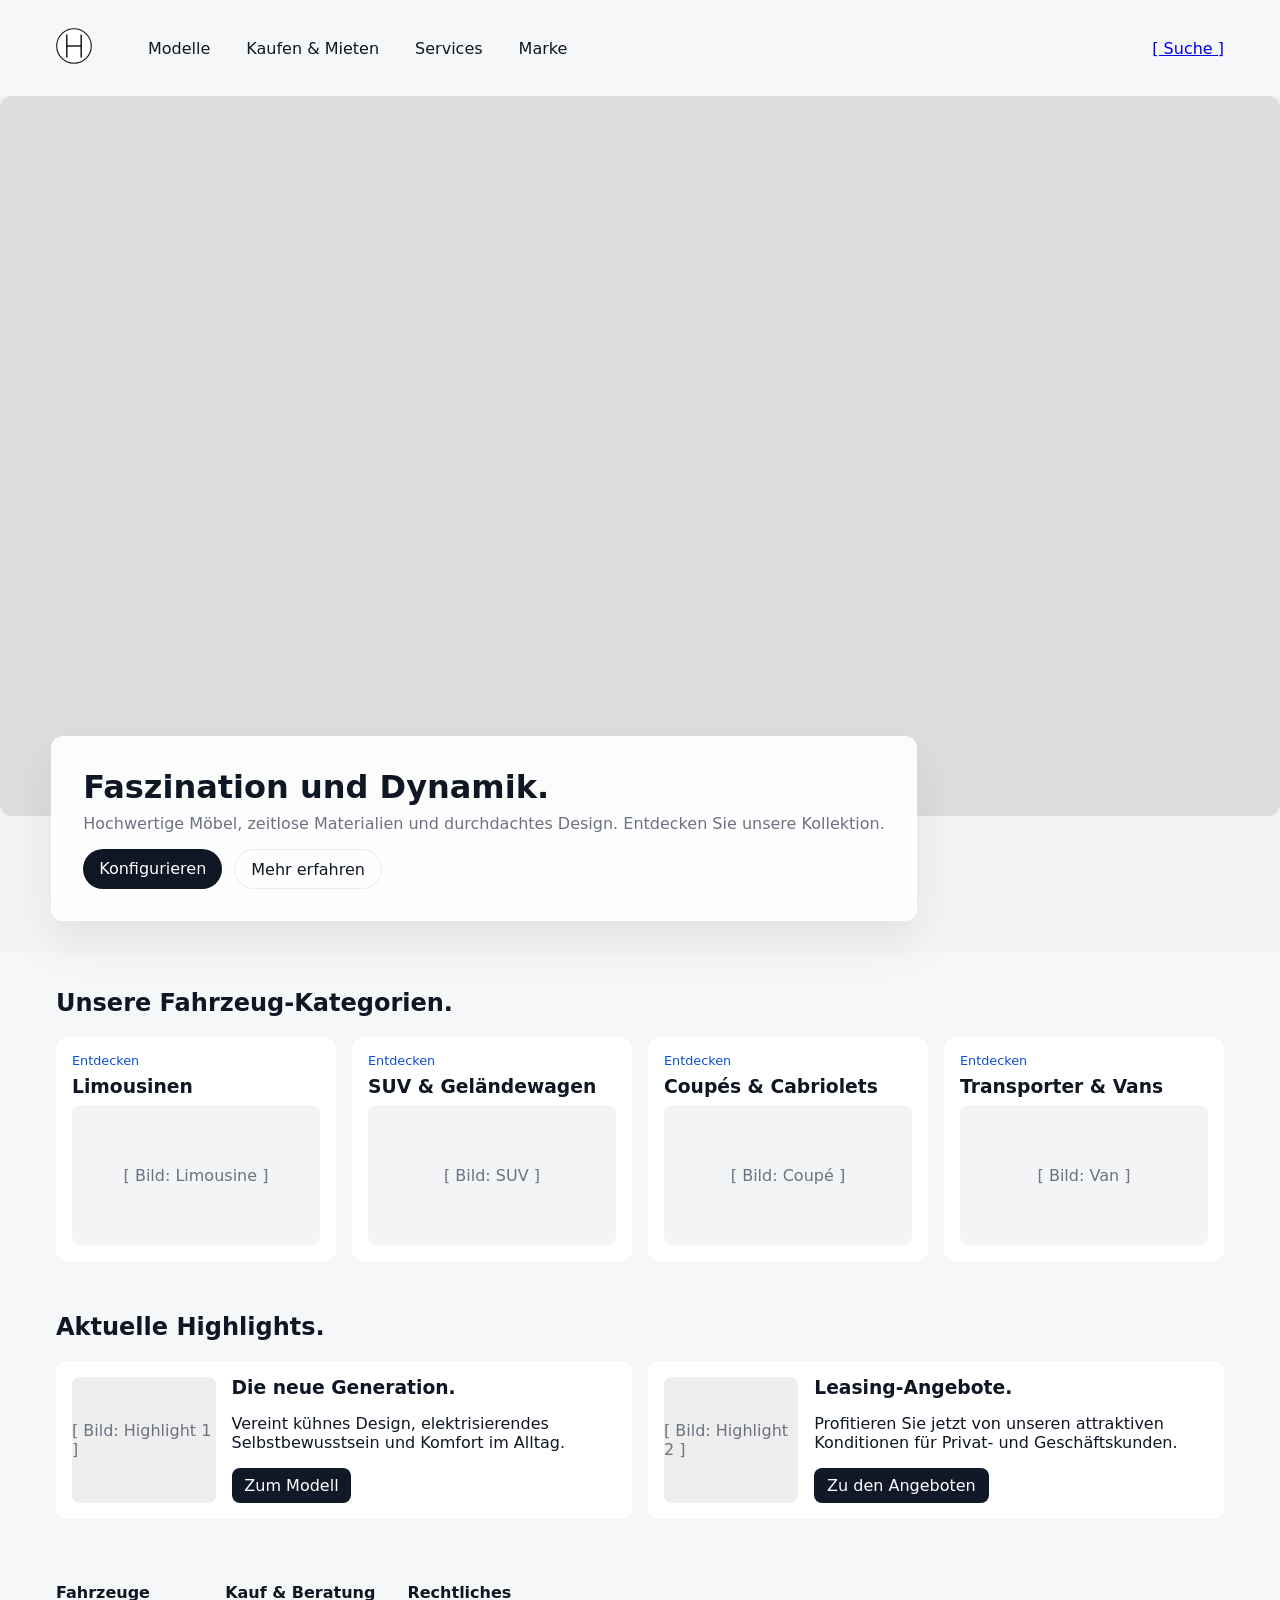
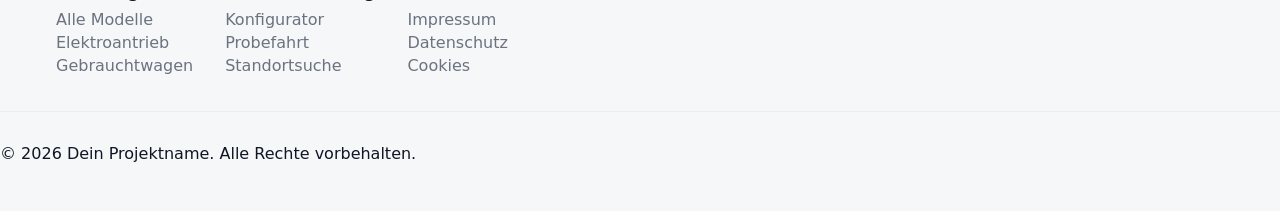
==== index.html @ 182d9220 "Switch site to furniture theme, add logo and furniture placeholders" ====
<!DOCTYPE html>
<html lang="de">
<head>
    <meta charset="UTF-8">
    <meta name="viewport" content="width=device-width, initial-scale=1.0">
    <title>Premium Automotive Layout</title>
    <link rel="stylesheet" href="assets/style.css">
  </head>
<body>

    <!-- 1. HEADER & NAVIGATION -->
    <header class="header">
            <div class="container header-inner">
            <div class="logo"><img src="assets/images/logo.svg" alt="Logo" style="height:36px"></div>
            <nav class="main-nav">
                <a href="produkte.html">Modelle</a>
                <a href="produkte.html">Kaufen &amp; Mieten</a>
                <a href="services.html">Services</a>
                <a href="about.html">Marke</a>
            </nav>
            <div class="header-actions">
                <a href="#">[ Suche ]</a>
            </div>
            <button class="nav-toggle" aria-label="Menu">☰</button>
        </div>
    </header>

    <main>
        <!-- 2. HERO SECTION (Großes Startbild/Video) -->
        <section class="hero-stage">
                <div class="media-placeholder hero-media">
                <img src="assets/images/furn-1.svg" alt="Hero" style="width:100%;height:100%;object-fit:cover;border-radius:12px">
            </div>
            <div class="hero-content container">
                <h1>Faszination und Dynamik.</h1>
                <p>Hochwertige Möbel, zeitlose Materialien und durchdachtes Design. Entdecken Sie unsere Kollektion.</p>
                <div class="button-group">
                    <a href="#" class="btn btn-primary">Konfigurieren</a>
                    <a href="#" class="btn btn-secondary">Mehr erfahren</a>
                </div>
            </div>
        </section>

        <!-- 3. MODEL RANGE (Fahrzeug-Übersicht) -->
        <section class="section model-range container">
            <h2>Unsere Fahrzeug-Kategorien.</h2>
            <div class="grid-container models-grid">
                <a href="#" class="card">
                    <span class="eyebrow">Entdecken</span>
                    <h3>Limousinen</h3>
                    <div class="media-placeholder card-img"><span>[ Bild: Limousine ]</span></div>
                </a>
                <a href="#" class="card">
                    <span class="eyebrow">Entdecken</span>
                    <h3>SUV &amp; Geländewagen</h3>
                    <div class="media-placeholder card-img"><span>[ Bild: SUV ]</span></div>
                </a>
                <a href="#" class="card">
                    <span class="eyebrow">Entdecken</span>
                    <h3>Coupés &amp; Cabriolets</h3>
                    <div class="media-placeholder card-img"><span>[ Bild: Coupé ]</span></div>
                </a>
                <a href="#" class="card">
                    <span class="eyebrow">Entdecken</span>
                    <h3>Transporter &amp; Vans</h3>
                    <div class="media-placeholder card-img"><span>[ Bild: Van ]</span></div>
                </a>
            </div>
        </section>

        <!-- 4. CAMPAIGNS (Aktuelle Highlights / Angebote) -->
        <section class="section campaigns container">
            <h2>Aktuelle Highlights.</h2>
            <div class="grid-container campaigns-grid">
                <article class="campaign-card">
                    <div class="media-placeholder campaign-img"><span>[ Bild: Highlight 1 ]</span></div>
                    <div class="campaign-text">
                        <h3>Die neue Generation.</h3>
                        <p>Vereint kühnes Design, elektrisierendes Selbstbewusstsein und Komfort im Alltag.</p>
                        <a href="#" class="btn btn-secondary-dark">Zum Modell</a>
                    </div>
                </article>
                <article class="campaign-card">
                    <div class="media-placeholder campaign-img"><span>[ Bild: Highlight 2 ]</span></div>
                    <div class="campaign-text">
                        <h3>Leasing-Angebote.</h3>
                        <p>Profitieren Sie jetzt von unseren attraktiven Konditionen für Privat- und Geschäftskunden.</p>
                        <a href="#" class="btn btn-secondary-dark">Zu den Angeboten</a>
                    </div>
                </article>
            </div>
        </section>
    </main>

    <!-- 5. FOOTER (Fußzeile) -->
    <footer class="footer">
        <div class="footer-links container">
            <div class="footer-col">
                <h4>Fahrzeuge</h4>
                <a href="#">Alle Modelle</a>
                <a href="#">Elektroantrieb</a>
                <a href="#">Gebrauchtwagen</a>
            </div>
            <div class="footer-col">
                <h4>Kauf &amp; Beratung</h4>
                <a href="#">Konfigurator</a>
                <a href="#">Probefahrt</a>
                <a href="#">Standortsuche</a>
            </div>
            <div class="footer-col">
                <h4>Rechtliches</h4>
                <a href="#">Impressum</a>
                <a href="#">Datenschutz</a>
                <a href="#">Cookies</a>
            </div>
        </div>
        <div class="footer-bottom">
            <p>&copy; 2026 Dein Projektname. Alle Rechte vorbehalten.</p>
        </div>
    </footer>

    <script>
        document.addEventListener('DOMContentLoaded', function(){
            var btn = document.querySelector('.nav-toggle');
            var nav = document.querySelector('.main-nav');
            btn && btn.addEventListener('click', function(){
                document.body.classList.toggle('nav-open');
            });
        });
    </script>

</body>
</html>
---- assets/style.css ----
/* Premium Automotive Layout - simplified styles */
:root{
  --bg:#fff;
  --page-bg:#f6f7f8;
  --accent:#0b4fd7;
  --dark:#0f1724;
  --muted:#6b7280;
  --radius:12px;
  --container:1200px;
}
*{box-sizing:border-box}
body{margin:0;font-family:Inter, system-ui, -apple-system, 'Segoe UI', Roboto, 'Helvetica Neue', Arial;background:var(--page-bg);color:var(--dark);-webkit-font-smoothing:antialiased}
.container{max-width:var(--container);margin:0 auto;padding:1rem}

/* Header */
.header{background:transparent;padding:.75rem 0;position:sticky;top:0;z-index:50}
.header-inner{display:flex;align-items:center;gap:1rem}
.logo{font-weight:700;font-size:1.1rem}
.main-nav{display:flex;gap:1.25rem;margin-left:2rem}
.main-nav a{color:var(--dark);text-decoration:none;padding:.25rem .5rem;border-radius:6px}
.main-nav a:hover{background:rgba(11,79,215,0.06)}
.header-actions{margin-left:auto}
.nav-toggle{display:none;border:0;background:none;font-size:1.2rem}

/* Hero */
.hero-stage{position:relative;display:flex;flex-direction:column;align-items:stretch;gap:1rem;background:linear-gradient(180deg, rgba(0,0,0,0.02), rgba(0,0,0,0.01));padding-bottom:2rem}
.hero-media{width:100%;height:0;padding-bottom:56.25%;background:#ddd;border-radius:var(--radius);display:flex;align-items:center;justify-content:center;color:var(--muted)}
.hero-content{position:relative;margin-top:-6rem;padding:2rem;background:linear-gradient(180deg,rgba(255,255,255,0.9),rgba(255,255,255,0.95));border-radius:var(--radius);box-shadow:0 20px 50px rgba(2,6,23,0.08);max-width:70%;margin-left:4%}
.hero-content h1{margin:0 0 .5rem;font-size:2rem}
.hero-content p{margin:0 0 1rem;color:var(--muted)}
.button-group{display:flex;gap:.75rem}
.btn{display:inline-block;padding:.6rem 1rem;border-radius:999px;text-decoration:none}
.btn-primary{background:var(--dark);color:#fff}
.btn-secondary{background:transparent;border:1px solid rgba(15,23,36,0.08);color:var(--dark)}
.btn-secondary-dark{background:#111827;color:#fff;border-radius:8px;padding:.5rem .8rem}

/* Models grid */
.models-grid{display:grid;grid-template-columns:repeat(4,1fr);gap:1rem;margin-top:1rem}
.card{background:var(--bg);padding:1rem;border-radius:var(--radius);text-decoration:none;color:inherit;display:block}
.card .eyebrow{font-size:.8rem;color:var(--accent);display:block}
.card h3{margin:.5rem 0}
.card-img{height:140px;background:#f3f4f6;border-radius:8px;display:flex;align-items:center;justify-content:center;color:var(--muted)}

/* Campaigns */
.campaigns-grid{display:grid;grid-template-columns:repeat(2,1fr);gap:1rem;margin-top:1rem}
.campaign-card{display:flex;gap:1rem;background:var(--bg);padding:1rem;border-radius:var(--radius)}
.campaign-img{width:45%;background:#eee;border-radius:8px;display:flex;align-items:center;justify-content:center;color:var(--muted)}
.campaign-text h3{margin:0 0 .5rem}

/* Footer */
.footer{background:transparent;padding:2rem 0}
.footer-links{display:flex;gap:2rem;margin-bottom:1rem}
.footer-col h4{margin:0 0 .5rem}
.footer-col a{display:block;color:var(--muted);text-decoration:none;margin:.25rem 0}
.footer-bottom{border-top:1px solid rgba(0,0,0,0.04);padding-top:1rem}

/* Responsive */
@media (max-width:1000px){
  .models-grid{grid-template-columns:repeat(2,1fr)}
  .hero-content{max-width:86%;margin-left:7%}
}
@media (max-width:700px){
  .main-nav{display:none}
  .nav-toggle{display:block;margin-left:auto}
  .hero-content{position:static;margin-top:0;box-shadow:none;padding:1rem;border-radius:0}
  .models-grid{grid-template-columns:1fr}
  .campaigns-grid{grid-template-columns:1fr}
  .hero-media{padding-bottom:50%}
}
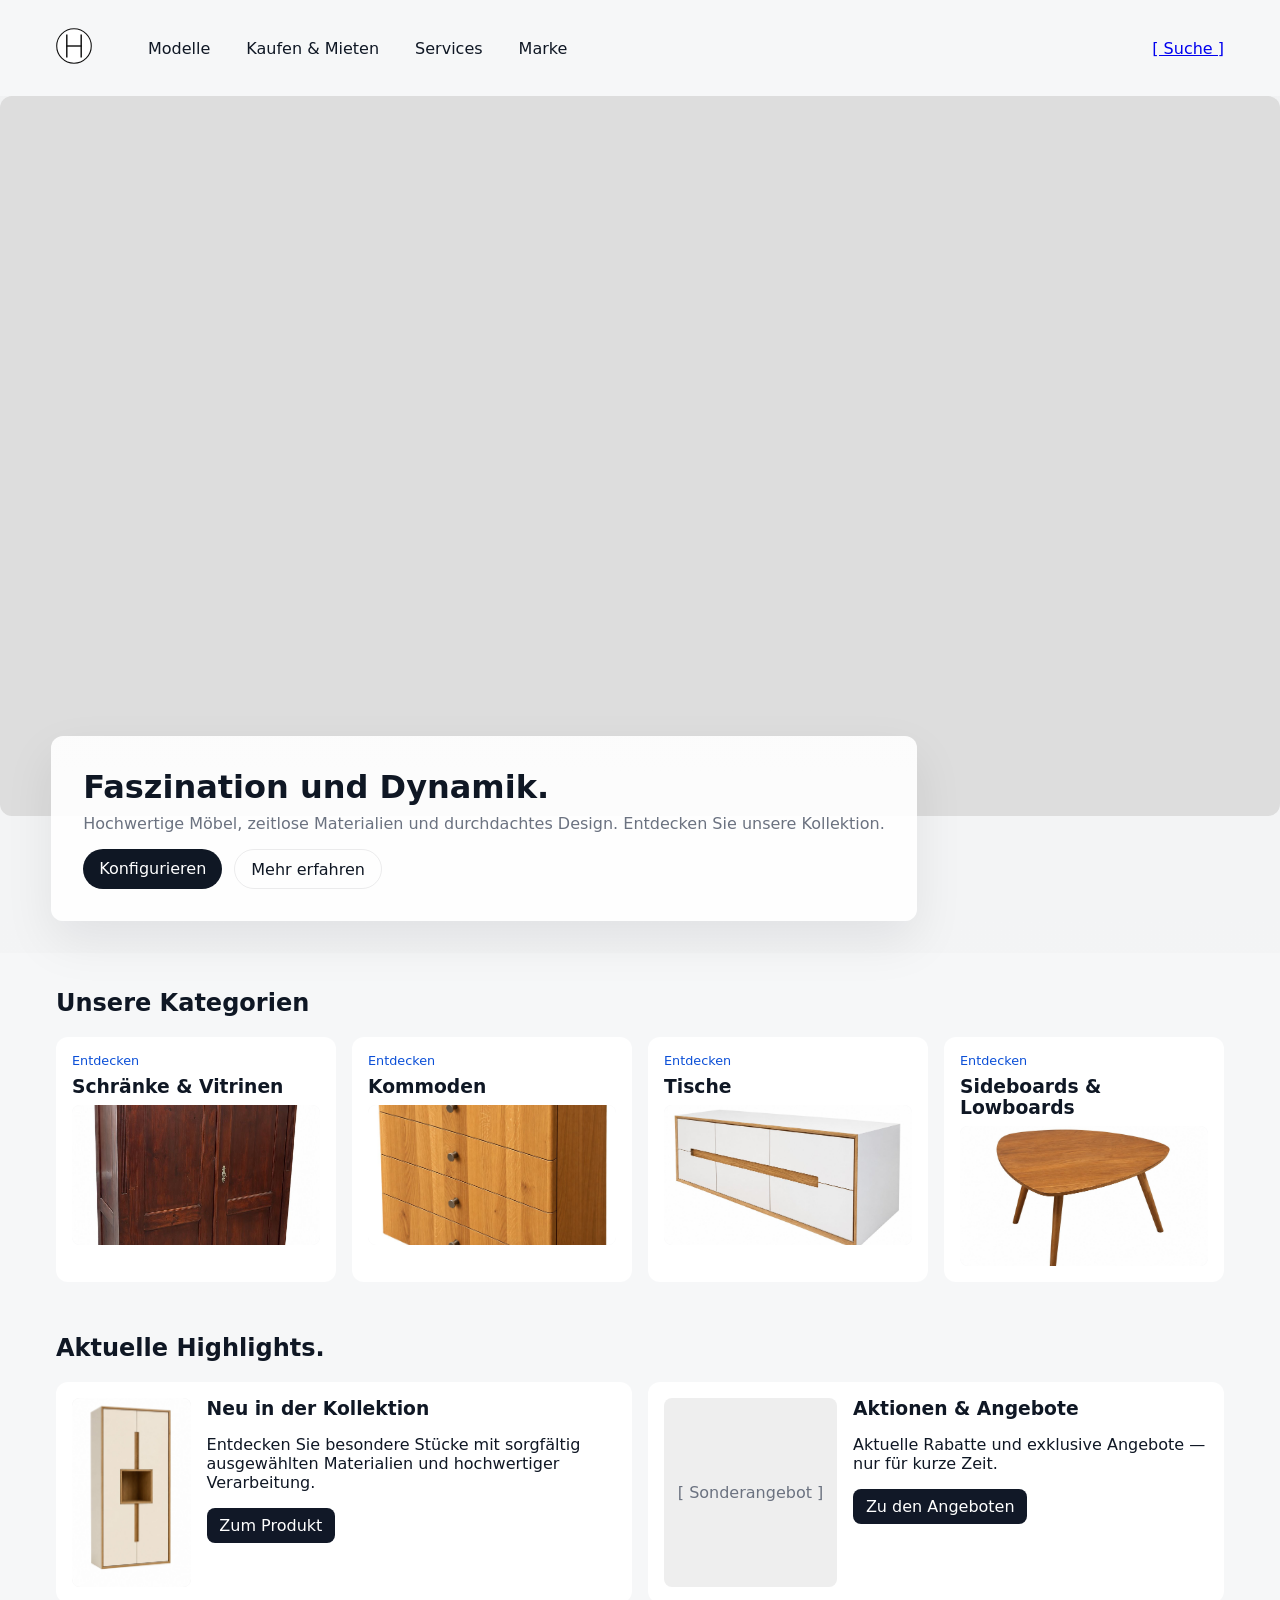
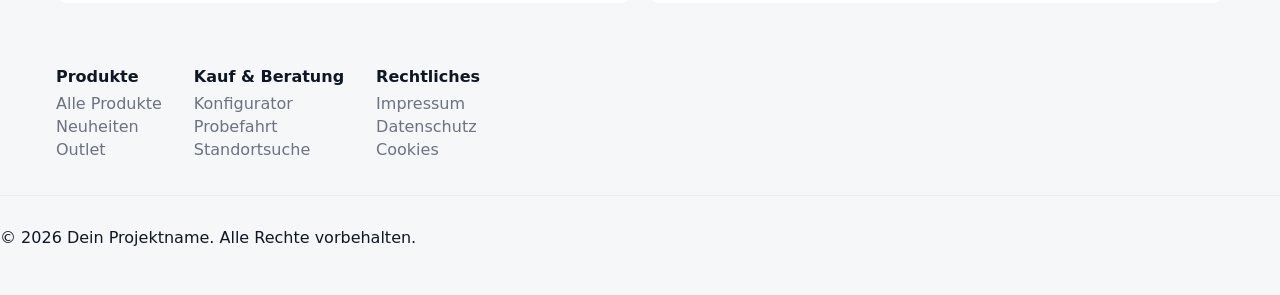
==== commit 23b07440: "Replace automotive text with furniture content and link user images" ====
--- a/index.html
+++ b/index.html
@@ -1,11 +1,11 @@
 <!DOCTYPE html>
 <html lang="de">
-<head>
-    <meta charset="UTF-8">
-    <meta name="viewport" content="width=device-width, initial-scale=1.0">
-    <title>Premium Automotive Layout</title>
-    <link rel="stylesheet" href="assets/style.css">
-  </head>
+        <head>
+        <meta charset="UTF-8">
+        <meta name="viewport" content="width=device-width, initial-scale=1.0">
+        <title>Dein Möbelshop — Kollektion</title>
+        <link rel="stylesheet" href="assets/style.css">
+    </head>
 <body>
 
     <!-- 1. HEADER & NAVIGATION -->
@@ -29,7 +29,7 @@
         <!-- 2. HERO SECTION (Großes Startbild/Video) -->
         <section class="hero-stage">
                 <div class="media-placeholder hero-media">
-                <img src="assets/images/furn-1.svg" alt="Hero" style="width:100%;height:100%;object-fit:cover;border-radius:12px">
+                <img src="assets/images/product-1.jpg" alt="Hero" style="width:100%;height:100%;object-fit:cover;border-radius:12px">
             </div>
             <div class="hero-content container">
                 <h1>Faszination und Dynamik.</h1>
@@ -41,29 +41,29 @@
             </div>
         </section>
 
-        <!-- 3. MODEL RANGE (Fahrzeug-Übersicht) -->
+        <!-- 3. PRODUCT RANGE (Übersicht) -->
         <section class="section model-range container">
-            <h2>Unsere Fahrzeug-Kategorien.</h2>
+            <h2>Unsere Kategorien</h2>
             <div class="grid-container models-grid">
                 <a href="#" class="card">
                     <span class="eyebrow">Entdecken</span>
-                    <h3>Limousinen</h3>
-                    <div class="media-placeholder card-img"><span>[ Bild: Limousine ]</span></div>
+                    <h3>Schränke &amp; Vitrinen</h3>
+                    <div class="media-placeholder card-img"><img src="assets/images/product-2.jpeg" alt="Schrank" style="width:100%;height:100%;object-fit:cover;border-radius:8px"></div>
                 </a>
                 <a href="#" class="card">
                     <span class="eyebrow">Entdecken</span>
-                    <h3>SUV &amp; Geländewagen</h3>
-                    <div class="media-placeholder card-img"><span>[ Bild: SUV ]</span></div>
+                    <h3>Kommoden</h3>
+                    <div class="media-placeholder card-img"><img src="assets/images/product-3.jpeg" alt="Kommode" style="width:100%;height:100%;object-fit:cover;border-radius:8px"></div>
                 </a>
                 <a href="#" class="card">
                     <span class="eyebrow">Entdecken</span>
-                    <h3>Coupés &amp; Cabriolets</h3>
-                    <div class="media-placeholder card-img"><span>[ Bild: Coupé ]</span></div>
+                    <h3>Tische</h3>
+                    <div class="media-placeholder card-img"><img src="assets/images/product-4.jpeg" alt="Tisch" style="width:100%;height:100%;object-fit:cover;border-radius:8px"></div>
                 </a>
                 <a href="#" class="card">
                     <span class="eyebrow">Entdecken</span>
-                    <h3>Transporter &amp; Vans</h3>
-                    <div class="media-placeholder card-img"><span>[ Bild: Van ]</span></div>
+                    <h3>Sideboards &amp; Lowboards</h3>
+                    <div class="media-placeholder card-img"><img src="assets/images/product-5.jpeg" alt="Sideboard" style="width:100%;height:100%;object-fit:cover;border-radius:8px"></div>
                 </a>
             </div>
         </section>
@@ -73,18 +73,18 @@
             <h2>Aktuelle Highlights.</h2>
             <div class="grid-container campaigns-grid">
                 <article class="campaign-card">
-                    <div class="media-placeholder campaign-img"><span>[ Bild: Highlight 1 ]</span></div>
+                    <div class="media-placeholder campaign-img"><img src="assets/images/product-6.jpeg" alt="Highlight 1" style="width:100%;height:100%;object-fit:cover;border-radius:8px"></div>
                     <div class="campaign-text">
-                        <h3>Die neue Generation.</h3>
-                        <p>Vereint kühnes Design, elektrisierendes Selbstbewusstsein und Komfort im Alltag.</p>
-                        <a href="#" class="btn btn-secondary-dark">Zum Modell</a>
+                        <h3>Neu in der Kollektion</h3>
+                        <p>Entdecken Sie besondere Stücke mit sorgfältig ausgewählten Materialien und hochwertiger Verarbeitung.</p>
+                        <a href="#" class="btn btn-secondary-dark">Zum Produkt</a>
                     </div>
                 </article>
                 <article class="campaign-card">
-                    <div class="media-placeholder campaign-img"><span>[ Bild: Highlight 2 ]</span></div>
+                    <div class="media-placeholder campaign-img"><span>[ Sonderangebot ]</span></div>
                     <div class="campaign-text">
-                        <h3>Leasing-Angebote.</h3>
-                        <p>Profitieren Sie jetzt von unseren attraktiven Konditionen für Privat- und Geschäftskunden.</p>
+                        <h3>Aktionen &amp; Angebote</h3>
+                        <p>Aktuelle Rabatte und exklusive Angebote — nur für kurze Zeit.</p>
                         <a href="#" class="btn btn-secondary-dark">Zu den Angeboten</a>
                     </div>
                 </article>
@@ -96,10 +96,10 @@
     <footer class="footer">
         <div class="footer-links container">
             <div class="footer-col">
-                <h4>Fahrzeuge</h4>
-                <a href="#">Alle Modelle</a>
-                <a href="#">Elektroantrieb</a>
-                <a href="#">Gebrauchtwagen</a>
+                <h4>Produkte</h4>
+                <a href="#">Alle Produkte</a>
+                <a href="#">Neuheiten</a>
+                <a href="#">Outlet</a>
             </div>
             <div class="footer-col">
                 <h4>Kauf &amp; Beratung</h4>
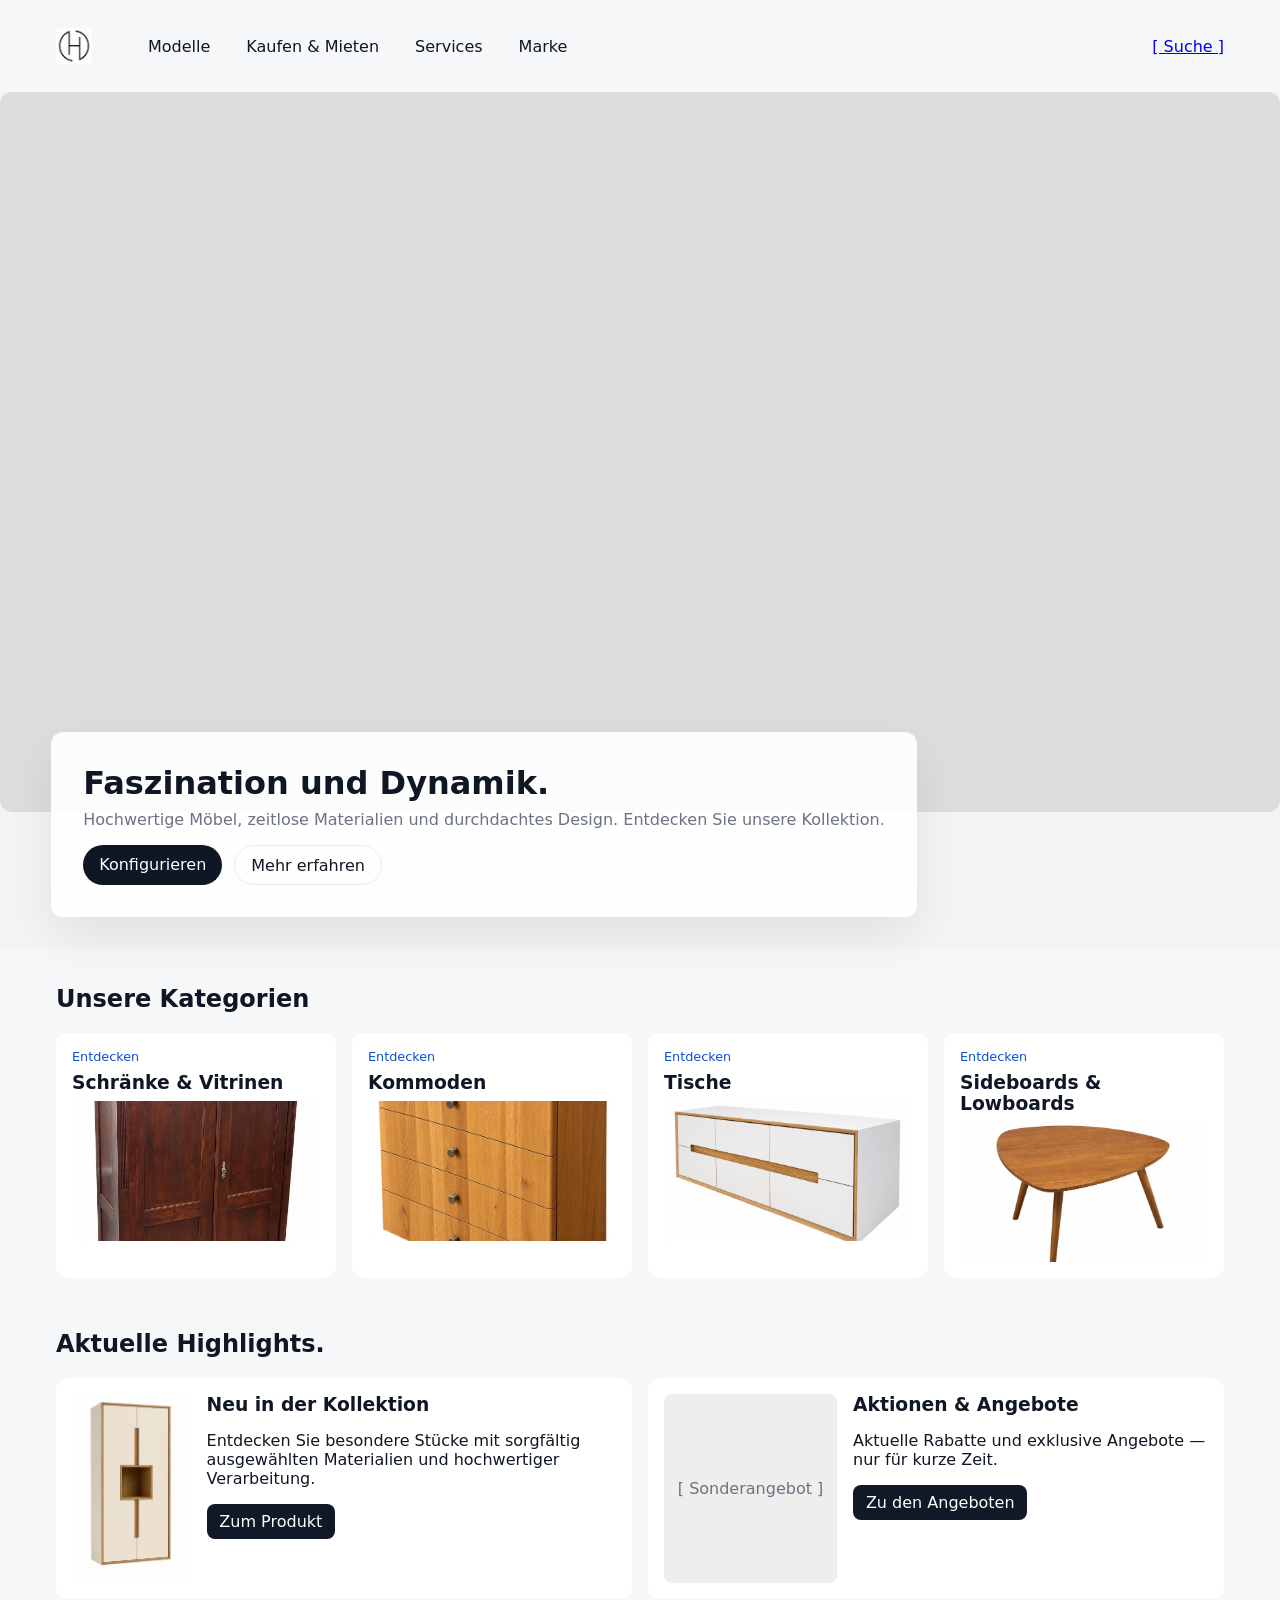
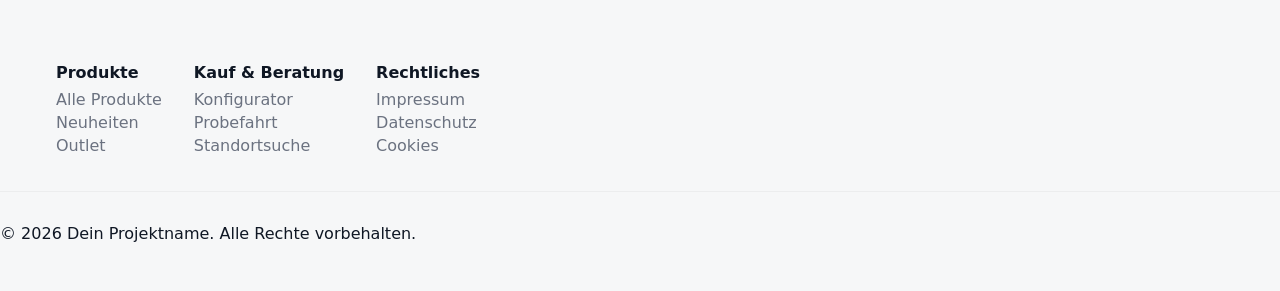
==== commit 30bec500: "Use JPEG logo and remove placeholder SVG refs" ====
--- a/index.html
+++ b/index.html
@@ -11,7 +11,7 @@
     <!-- 1. HEADER & NAVIGATION -->
     <header class="header">
             <div class="container header-inner">
-            <div class="logo"><img src="assets/images/logo.svg" alt="Logo" style="height:36px"></div>
+            <div class="logo"><img src="assets/images/LOGO.jpeg" alt="Logo" style="height:36px"></div>
             <nav class="main-nav">
                 <a href="produkte.html">Modelle</a>
                 <a href="produkte.html">Kaufen &amp; Mieten</a>
@@ -29,7 +29,7 @@
         <!-- 2. HERO SECTION (Großes Startbild/Video) -->
         <section class="hero-stage">
                 <div class="media-placeholder hero-media">
-                <img src="assets/images/product-1.jpg" alt="Hero" style="width:100%;height:100%;object-fit:cover;border-radius:12px">
+                <img src="assets/images/product-1.jpeg" alt="Hero" style="width:100%;height:100%;object-fit:cover;border-radius:12px">
             </div>
             <div class="hero-content container">
                 <h1>Faszination und Dynamik.</h1>
--- a/assets/style.css
+++ b/assets/style.css
@@ -15,7 +15,8 @@
 /* Header */
 .header{background:transparent;padding:.75rem 0;position:sticky;top:0;z-index:50}
 .header-inner{display:flex;align-items:center;gap:1rem}
-.logo{font-weight:700;font-size:1.1rem}
+.logo,.brand{display:inline-flex;align-items:center;text-decoration:none}
+.logo img,.brand img{display:block;height:36px;width:auto;max-width:170px;object-fit:contain}
 .main-nav{display:flex;gap:1.25rem;margin-left:2rem}
 .main-nav a{color:var(--dark);text-decoration:none;padding:.25rem .5rem;border-radius:6px}
 .main-nav a:hover{background:rgba(11,79,215,0.06)}
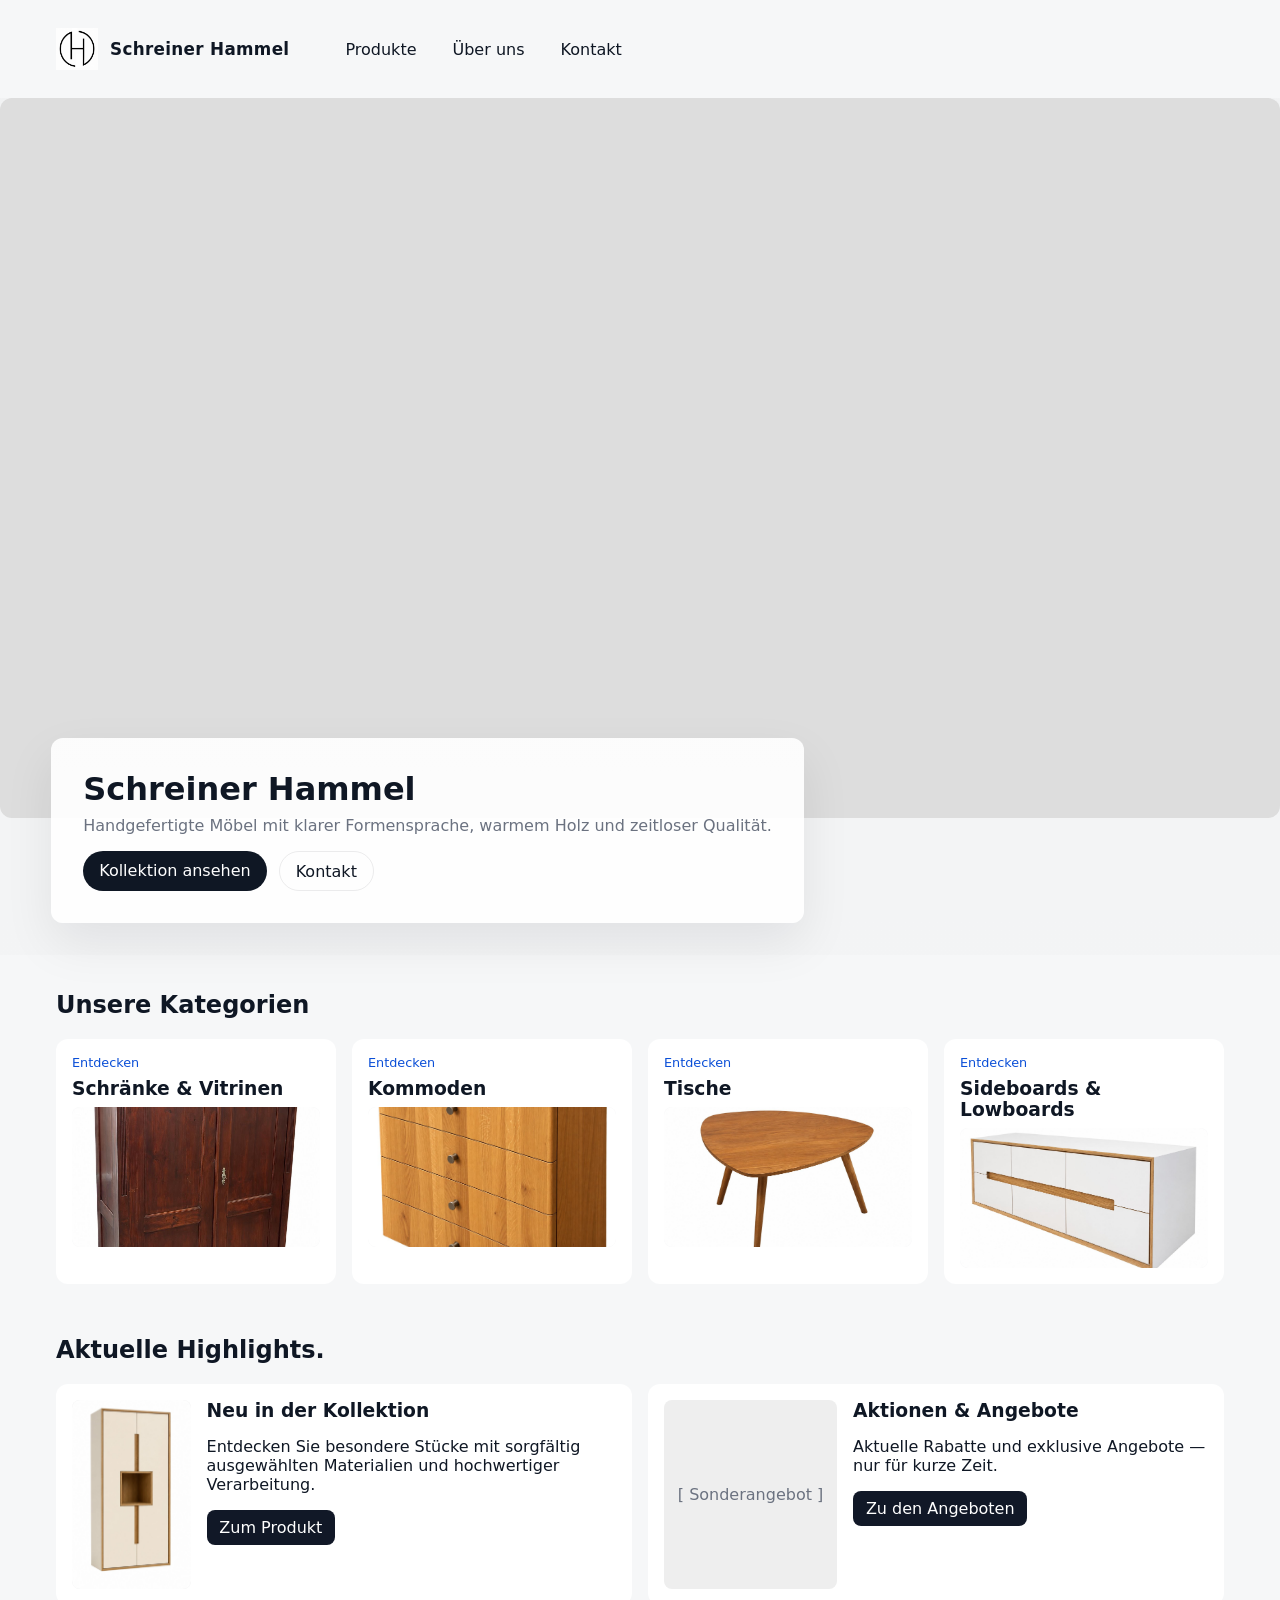
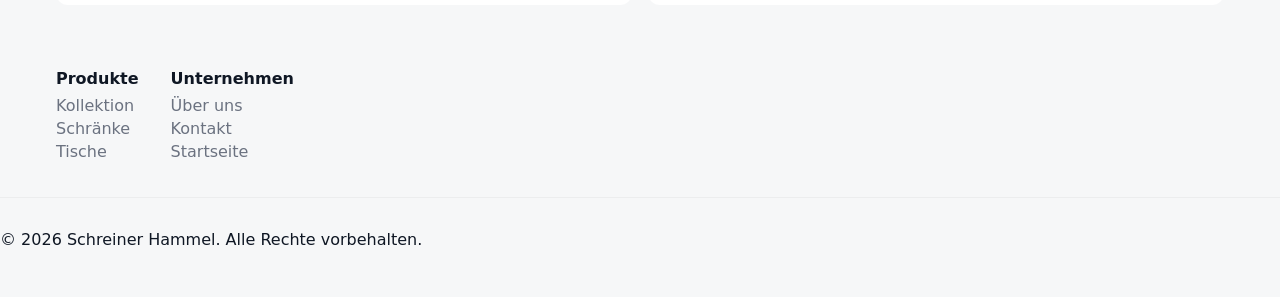
==== commit 18f58b0e: "Align homepage to Hammel branding and furniture imagery" ====
--- a/index.html
+++ b/index.html
@@ -10,33 +10,32 @@
 
     <!-- 1. HEADER & NAVIGATION -->
     <header class="header">
-            <div class="container header-inner">
-            <div class="logo"><img src="assets/images/LOGO.jpeg" alt="Logo" style="height:36px"></div>
+        <div class="container header-inner">
+            <a class="brand-lockup" href="index.html" aria-label="Schreiner Hammel Startseite">
+                <img src="assets/images/LOGO.jpeg" alt="Schreiner Hammel Logo">
+                <span>Schreiner Hammel</span>
+            </a>
             <nav class="main-nav">
-                <a href="produkte.html">Modelle</a>
-                <a href="produkte.html">Kaufen &amp; Mieten</a>
-                <a href="services.html">Services</a>
-                <a href="about.html">Marke</a>
+                <a href="produkte.html">Produkte</a>
+                <a href="about.html">Über uns</a>
+                <a href="kontakt.html">Kontakt</a>
             </nav>
-            <div class="header-actions">
-                <a href="#">[ Suche ]</a>
-            </div>
             <button class="nav-toggle" aria-label="Menu">☰</button>
         </div>
     </header>
 
     <main>
-        <!-- 2. HERO SECTION (Großes Startbild/Video) -->
+        <!-- 2. HERO SECTION -->
         <section class="hero-stage">
-                <div class="media-placeholder hero-media">
-                <img src="assets/images/product-1.jpeg" alt="Hero" style="width:100%;height:100%;object-fit:cover;border-radius:12px">
+            <div class="media-placeholder hero-media">
+                <img src="content/WhatsApp Image 2026-08-27 at 19.49.08.jpeg" alt="Raum" style="width:100%;height:100%;object-fit:cover;border-radius:12px">
             </div>
             <div class="hero-content container">
-                <h1>Faszination und Dynamik.</h1>
-                <p>Hochwertige Möbel, zeitlose Materialien und durchdachtes Design. Entdecken Sie unsere Kollektion.</p>
+                <h1>Schreiner Hammel</h1>
+                <p>Handgefertigte Möbel mit klarer Formensprache, warmem Holz und zeitloser Qualität.</p>
                 <div class="button-group">
-                    <a href="#" class="btn btn-primary">Konfigurieren</a>
-                    <a href="#" class="btn btn-secondary">Mehr erfahren</a>
+                    <a href="produkte.html" class="btn btn-primary">Kollektion ansehen</a>
+                    <a href="kontakt.html" class="btn btn-secondary">Kontakt</a>
                 </div>
             </div>
         </section>
@@ -58,12 +57,12 @@
                 <a href="#" class="card">
                     <span class="eyebrow">Entdecken</span>
                     <h3>Tische</h3>
-                    <div class="media-placeholder card-img"><img src="assets/images/product-4.jpeg" alt="Tisch" style="width:100%;height:100%;object-fit:cover;border-radius:8px"></div>
+                    <div class="media-placeholder card-img"><img src="assets/images/product-5.jpeg" alt="Tisch" style="width:100%;height:100%;object-fit:cover;border-radius:8px"></div>
                 </a>
                 <a href="#" class="card">
                     <span class="eyebrow">Entdecken</span>
                     <h3>Sideboards &amp; Lowboards</h3>
-                    <div class="media-placeholder card-img"><img src="assets/images/product-5.jpeg" alt="Sideboard" style="width:100%;height:100%;object-fit:cover;border-radius:8px"></div>
+                    <div class="media-placeholder card-img"><img src="assets/images/product-4.jpeg" alt="Sideboard" style="width:100%;height:100%;object-fit:cover;border-radius:8px"></div>
                 </a>
             </div>
         </section>
@@ -97,25 +96,19 @@
         <div class="footer-links container">
             <div class="footer-col">
                 <h4>Produkte</h4>
-                <a href="#">Alle Produkte</a>
-                <a href="#">Neuheiten</a>
-                <a href="#">Outlet</a>
+                <a href="produkte.html">Kollektion</a>
+                <a href="produkte.html">Schränke</a>
+                <a href="produkte.html">Tische</a>
             </div>
             <div class="footer-col">
-                <h4>Kauf &amp; Beratung</h4>
-                <a href="#">Konfigurator</a>
-                <a href="#">Probefahrt</a>
-                <a href="#">Standortsuche</a>
-            </div>
-            <div class="footer-col">
-                <h4>Rechtliches</h4>
-                <a href="#">Impressum</a>
-                <a href="#">Datenschutz</a>
-                <a href="#">Cookies</a>
+                <h4>Unternehmen</h4>
+                <a href="about.html">Über uns</a>
+                <a href="kontakt.html">Kontakt</a>
+                <a href="index.html">Startseite</a>
             </div>
         </div>
         <div class="footer-bottom">
-            <p>&copy; 2026 Dein Projektname. Alle Rechte vorbehalten.</p>
+            <p>&copy; 2026 Schreiner Hammel. Alle Rechte vorbehalten.</p>
         </div>
     </footer>
 
--- a/assets/style.css
+++ b/assets/style.css
@@ -15,8 +15,9 @@
 /* Header */
 .header{background:transparent;padding:.75rem 0;position:sticky;top:0;z-index:50}
 .header-inner{display:flex;align-items:center;gap:1rem}
-.logo,.brand{display:inline-flex;align-items:center;text-decoration:none}
-.logo img,.brand img{display:block;height:36px;width:auto;max-width:170px;object-fit:contain}
+.brand-lockup{display:inline-flex;align-items:center;gap:.75rem;text-decoration:none;color:var(--dark);font-weight:700;letter-spacing:.02em}
+.brand-lockup img{display:block;height:42px;width:auto;max-width:170px;object-fit:contain}
+.brand-lockup span{font-size:1.05rem}
 .main-nav{display:flex;gap:1.25rem;margin-left:2rem}
 .main-nav a{color:var(--dark);text-decoration:none;padding:.25rem .5rem;border-radius:6px}
 .main-nav a:hover{background:rgba(11,79,215,0.06)}
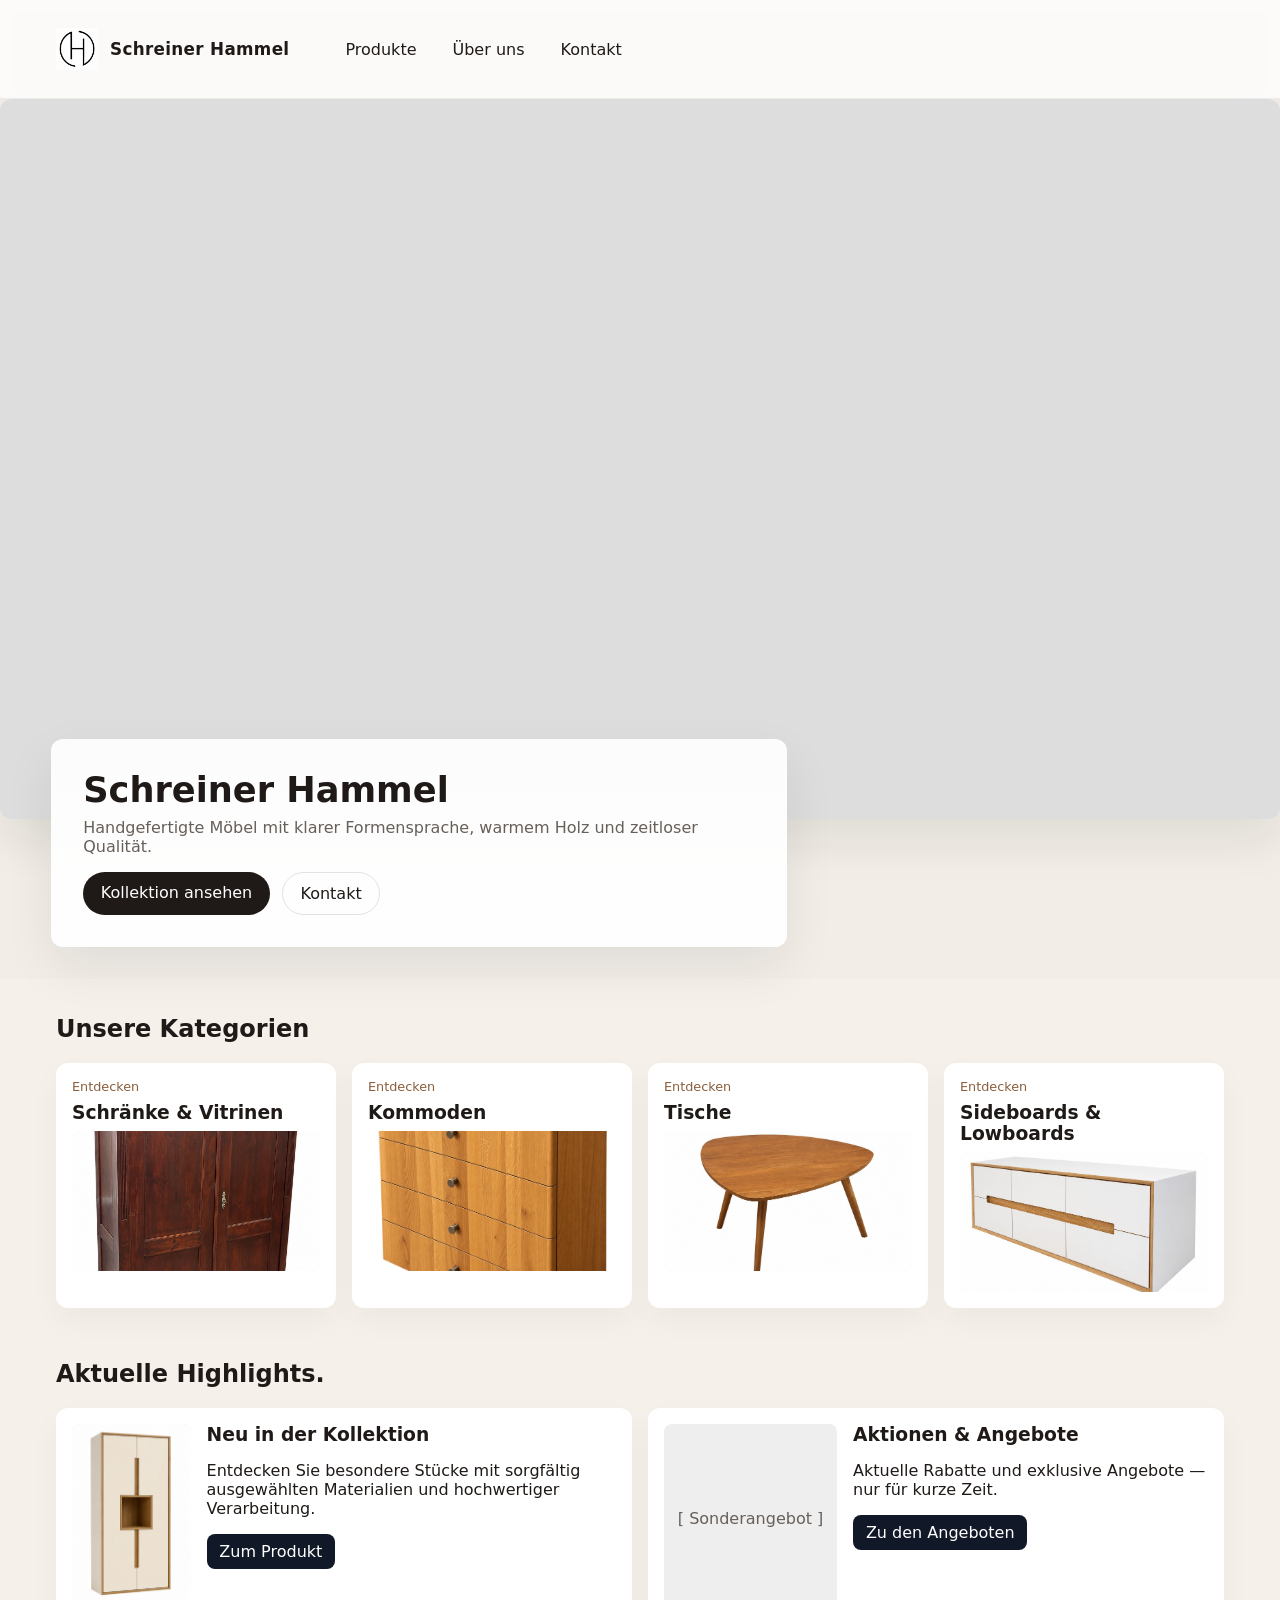
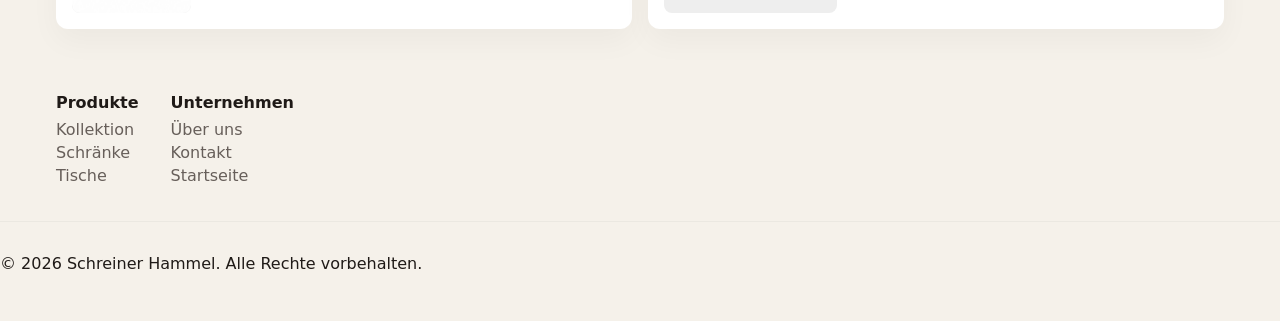
==== commit ad47272d: "Use uploaded Wohnzimmer hero image and modern Hammel styling" ====
--- a/index.html
+++ b/index.html
@@ -28,7 +28,7 @@
         <!-- 2. HERO SECTION -->
         <section class="hero-stage">
             <div class="media-placeholder hero-media">
-                <img src="content/WhatsApp Image 2026-08-27 at 19.49.08.jpeg" alt="Raum" style="width:100%;height:100%;object-fit:cover;border-radius:12px">
+                <img src="assets/images/Wohnzimmer.jfif" alt="Raum" style="width:100%;height:100%;object-fit:cover;border-radius:12px">
             </div>
             <div class="hero-content container">
                 <h1>Schreiner Hammel</h1>
--- a/assets/style.css
+++ b/assets/style.css
@@ -1,10 +1,10 @@
 /* Premium Automotive Layout - simplified styles */
 :root{
   --bg:#fff;
-  --page-bg:#f6f7f8;
-  --accent:#0b4fd7;
-  --dark:#0f1724;
-  --muted:#6b7280;
+  --page-bg:#f5f1ea;
+  --accent:#8b5e3c;
+  --dark:#1f1a17;
+  --muted:#675f5a;
   --radius:12px;
   --container:1200px;
 }
@@ -13,39 +13,40 @@
 .container{max-width:var(--container);margin:0 auto;padding:1rem}
 
 /* Header */
-.header{background:transparent;padding:.75rem 0;position:sticky;top:0;z-index:50}
+.header{background:rgba(255,255,255,0.66);backdrop-filter:blur(6px);padding:.75rem 0;position:sticky;top:0;z-index:50;border-bottom:1px solid rgba(31,26,23,0.06)}
 .header-inner{display:flex;align-items:center;gap:1rem}
 .brand-lockup{display:inline-flex;align-items:center;gap:.75rem;text-decoration:none;color:var(--dark);font-weight:700;letter-spacing:.02em}
 .brand-lockup img{display:block;height:42px;width:auto;max-width:170px;object-fit:contain}
 .brand-lockup span{font-size:1.05rem}
 .main-nav{display:flex;gap:1.25rem;margin-left:2rem}
 .main-nav a{color:var(--dark);text-decoration:none;padding:.25rem .5rem;border-radius:6px}
-.main-nav a:hover{background:rgba(11,79,215,0.06)}
+.main-nav a:hover{background:rgba(139,94,60,0.08)}
 .header-actions{margin-left:auto}
 .nav-toggle{display:none;border:0;background:none;font-size:1.2rem}
 
 /* Hero */
 .hero-stage{position:relative;display:flex;flex-direction:column;align-items:stretch;gap:1rem;background:linear-gradient(180deg, rgba(0,0,0,0.02), rgba(0,0,0,0.01));padding-bottom:2rem}
-.hero-media{width:100%;height:0;padding-bottom:56.25%;background:#ddd;border-radius:var(--radius);display:flex;align-items:center;justify-content:center;color:var(--muted)}
-.hero-content{position:relative;margin-top:-6rem;padding:2rem;background:linear-gradient(180deg,rgba(255,255,255,0.9),rgba(255,255,255,0.95));border-radius:var(--radius);box-shadow:0 20px 50px rgba(2,6,23,0.08);max-width:70%;margin-left:4%}
-.hero-content h1{margin:0 0 .5rem;font-size:2rem}
-.hero-content p{margin:0 0 1rem;color:var(--muted)}
-.button-group{display:flex;gap:.75rem}
-.btn{display:inline-block;padding:.6rem 1rem;border-radius:999px;text-decoration:none}
+.hero-media{width:100%;height:0;padding-bottom:56.25%;background:#ddd;border-radius:var(--radius);display:flex;align-items:center;justify-content:center;color:var(--muted);overflow:hidden;box-shadow:0 24px 44px rgba(31,26,23,0.08)}
+.hero-media img{display:block;width:100%;height:100%;object-fit:cover}
+.hero-content{position:relative;margin-top:-6rem;padding:2rem;background:linear-gradient(180deg,rgba(255,255,255,0.92),rgba(255,255,255,0.96));border-radius:var(--radius);box-shadow:0 20px 50px rgba(2,6,23,0.08);max-width:70%;margin-left:4%}
+.hero-content h1{margin:0 0 .5rem;font-size:2.2rem;line-height:1.1}
+.hero-content p{margin:0 0 1rem;color:var(--muted);max-width:42rem}
+.button-group{display:flex;gap:.75rem;flex-wrap:wrap}
+.btn{display:inline-block;padding:.7rem 1.1rem;border-radius:999px;text-decoration:none}
 .btn-primary{background:var(--dark);color:#fff}
-.btn-secondary{background:transparent;border:1px solid rgba(15,23,36,0.08);color:var(--dark)}
+.btn-secondary{background:transparent;border:1px solid rgba(31,26,23,0.12);color:var(--dark)}
 .btn-secondary-dark{background:#111827;color:#fff;border-radius:8px;padding:.5rem .8rem}
 
 /* Models grid */
 .models-grid{display:grid;grid-template-columns:repeat(4,1fr);gap:1rem;margin-top:1rem}
-.card{background:var(--bg);padding:1rem;border-radius:var(--radius);text-decoration:none;color:inherit;display:block}
+.card{background:var(--bg);padding:1rem;border-radius:var(--radius);text-decoration:none;color:inherit;display:block;box-shadow:0 12px 30px rgba(31,26,23,0.04)}
 .card .eyebrow{font-size:.8rem;color:var(--accent);display:block}
 .card h3{margin:.5rem 0}
 .card-img{height:140px;background:#f3f4f6;border-radius:8px;display:flex;align-items:center;justify-content:center;color:var(--muted)}
 
 /* Campaigns */
 .campaigns-grid{display:grid;grid-template-columns:repeat(2,1fr);gap:1rem;margin-top:1rem}
-.campaign-card{display:flex;gap:1rem;background:var(--bg);padding:1rem;border-radius:var(--radius)}
+.campaign-card{display:flex;gap:1rem;background:var(--bg);padding:1rem;border-radius:var(--radius);box-shadow:0 12px 30px rgba(31,26,23,0.04)}
 .campaign-img{width:45%;background:#eee;border-radius:8px;display:flex;align-items:center;justify-content:center;color:var(--muted)}
 .campaign-text h3{margin:0 0 .5rem}
 
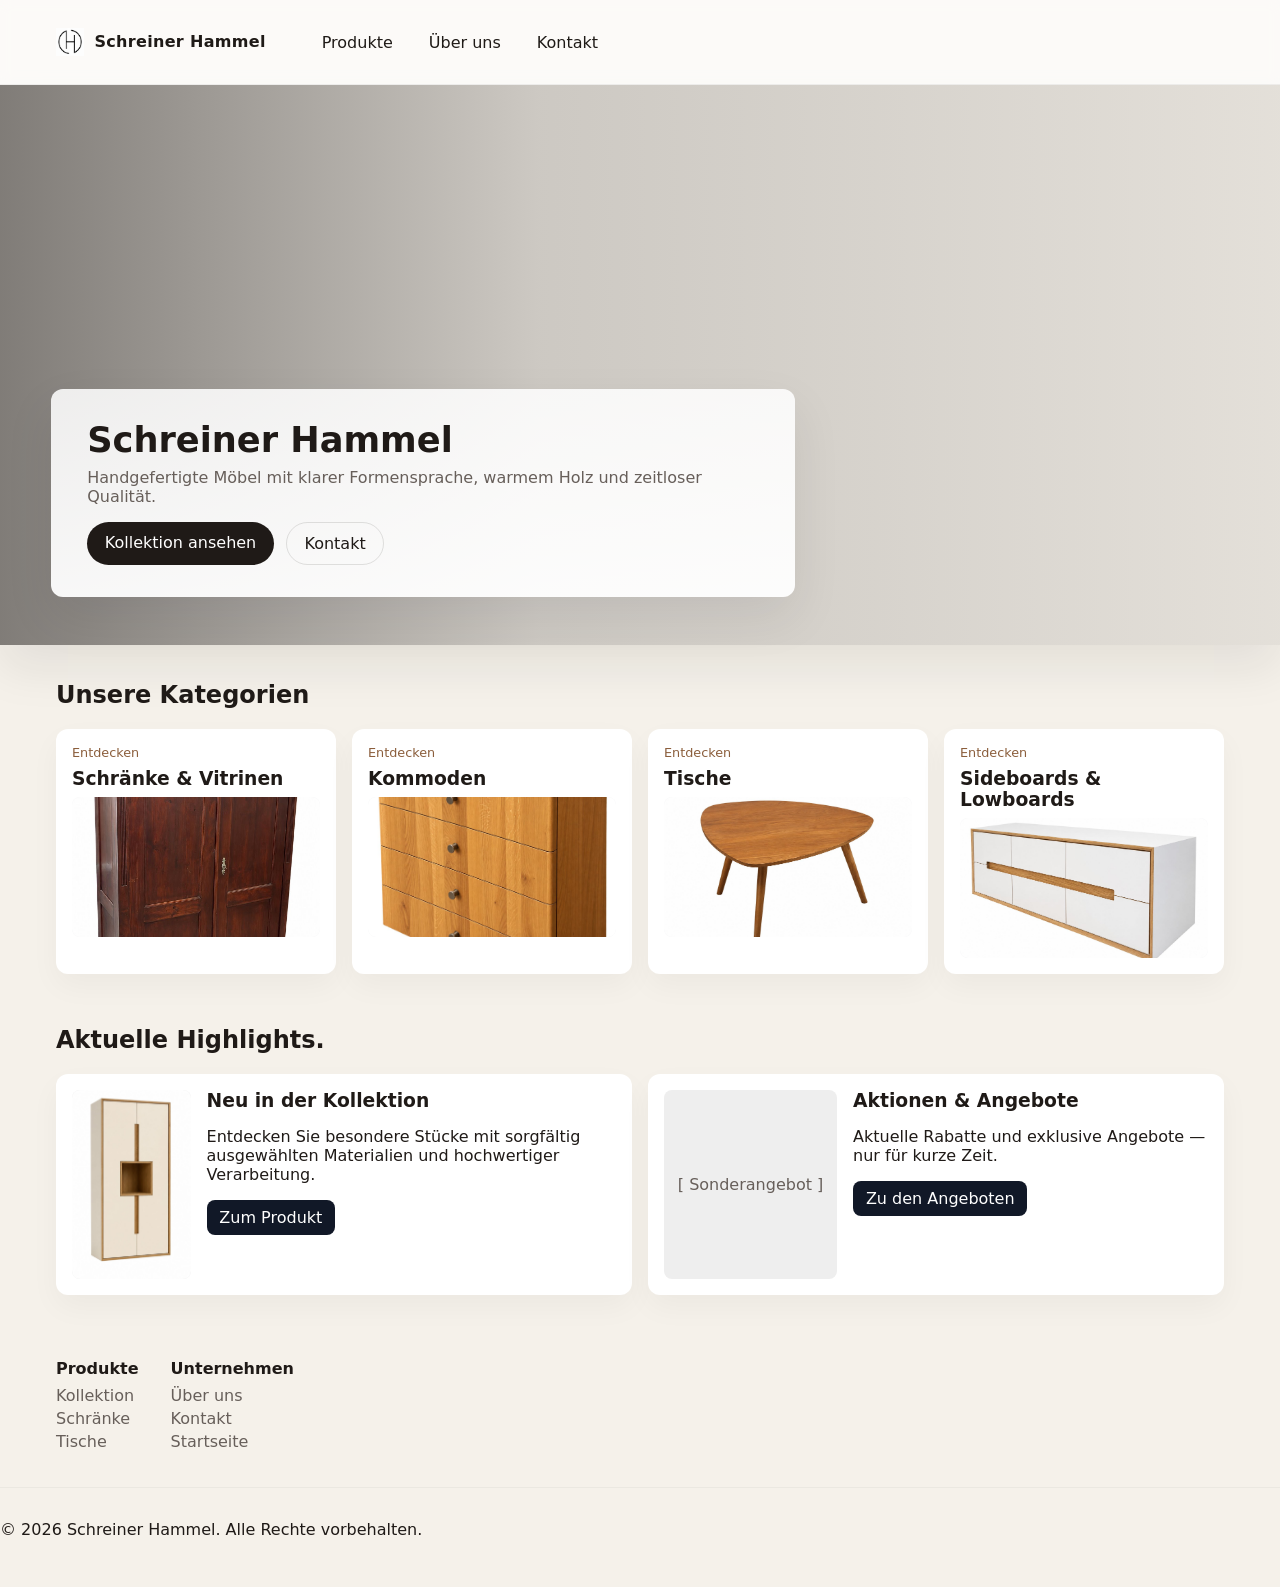
==== commit 2a8cf86f: "Use Wohnzimmer hero background under header" ====
--- a/index.html
+++ b/index.html
@@ -27,9 +27,6 @@
     <main>
         <!-- 2. HERO SECTION -->
         <section class="hero-stage">
-            <div class="media-placeholder hero-media">
-                <img src="assets/images/Wohnzimmer.jfif" alt="Raum" style="width:100%;height:100%;object-fit:cover;border-radius:12px">
-            </div>
             <div class="hero-content container">
                 <h1>Schreiner Hammel</h1>
                 <p>Handgefertigte Möbel mit klarer Formensprache, warmem Holz und zeitloser Qualität.</p>
--- a/assets/style.css
+++ b/assets/style.css
@@ -15,9 +15,9 @@
 /* Header */
 .header{background:rgba(255,255,255,0.66);backdrop-filter:blur(6px);padding:.75rem 0;position:sticky;top:0;z-index:50;border-bottom:1px solid rgba(31,26,23,0.06)}
 .header-inner{display:flex;align-items:center;gap:1rem}
-.brand-lockup{display:inline-flex;align-items:center;gap:.75rem;text-decoration:none;color:var(--dark);font-weight:700;letter-spacing:.02em}
-.brand-lockup img{display:block;height:42px;width:auto;max-width:170px;object-fit:contain}
-.brand-lockup span{font-size:1.05rem}
+.brand-lockup{display:inline-flex;align-items:center;gap:.65rem;text-decoration:none;color:var(--dark);font-weight:700;letter-spacing:.02em;line-height:1}
+.brand-lockup img{display:block;height:28px;width:auto;max-width:110px;object-fit:contain;flex-shrink:0}
+.brand-lockup span{font-size:1rem}
 .main-nav{display:flex;gap:1.25rem;margin-left:2rem}
 .main-nav a{color:var(--dark);text-decoration:none;padding:.25rem .5rem;border-radius:6px}
 .main-nav a:hover{background:rgba(139,94,60,0.08)}
@@ -25,11 +25,33 @@
 .nav-toggle{display:none;border:0;background:none;font-size:1.2rem}
 
 /* Hero */
-.hero-stage{position:relative;display:flex;flex-direction:column;align-items:stretch;gap:1rem;background:linear-gradient(180deg, rgba(0,0,0,0.02), rgba(0,0,0,0.01));padding-bottom:2rem}
-.hero-media{width:100%;height:0;padding-bottom:56.25%;background:#ddd;border-radius:var(--radius);display:flex;align-items:center;justify-content:center;color:var(--muted);overflow:hidden;box-shadow:0 24px 44px rgba(31,26,23,0.08)}
-.hero-media img{display:block;width:100%;height:100%;object-fit:cover}
-.hero-content{position:relative;margin-top:-6rem;padding:2rem;background:linear-gradient(180deg,rgba(255,255,255,0.92),rgba(255,255,255,0.96));border-radius:var(--radius);box-shadow:0 20px 50px rgba(2,6,23,0.08);max-width:70%;margin-left:4%}
-.hero-content h1{margin:0 0 .5rem;font-size:2.2rem;line-height:1.1}
+.hero-stage{
+  position:relative;
+  min-height:560px;
+  display:flex;
+  align-items:flex-end;
+  padding:2rem 0 3rem;
+  background:url('assets/images/Wohnzimmer.jfif') center/cover no-repeat;
+  box-shadow:0 24px 44px rgba(31,26,23,0.08);
+}
+.hero-stage::before{
+  content:"";
+  position:absolute;
+  inset:0;
+  background:linear-gradient(90deg, rgba(21,17,15,0.52), rgba(21,17,15,0.18) 42%, rgba(21,17,15,0.08));
+}
+.hero-media{display:none}
+.hero-content{
+  position:relative;
+  z-index:1;
+  padding:2rem 2.25rem;
+  background:linear-gradient(180deg,rgba(255,255,255,0.86),rgba(255,255,255,0.94));
+  border-radius:var(--radius);
+  box-shadow:0 20px 50px rgba(2,6,23,0.08);
+  max-width:70%;
+  margin-left:4%;
+}
+.hero-content h1{margin:0 0 .5rem;font-size:2.2rem;line-height:1.1;color:var(--dark)}
 .hero-content p{margin:0 0 1rem;color:var(--muted);max-width:42rem}
 .button-group{display:flex;gap:.75rem;flex-wrap:wrap}
 .btn{display:inline-block;padding:.7rem 1.1rem;border-radius:999px;text-decoration:none}
